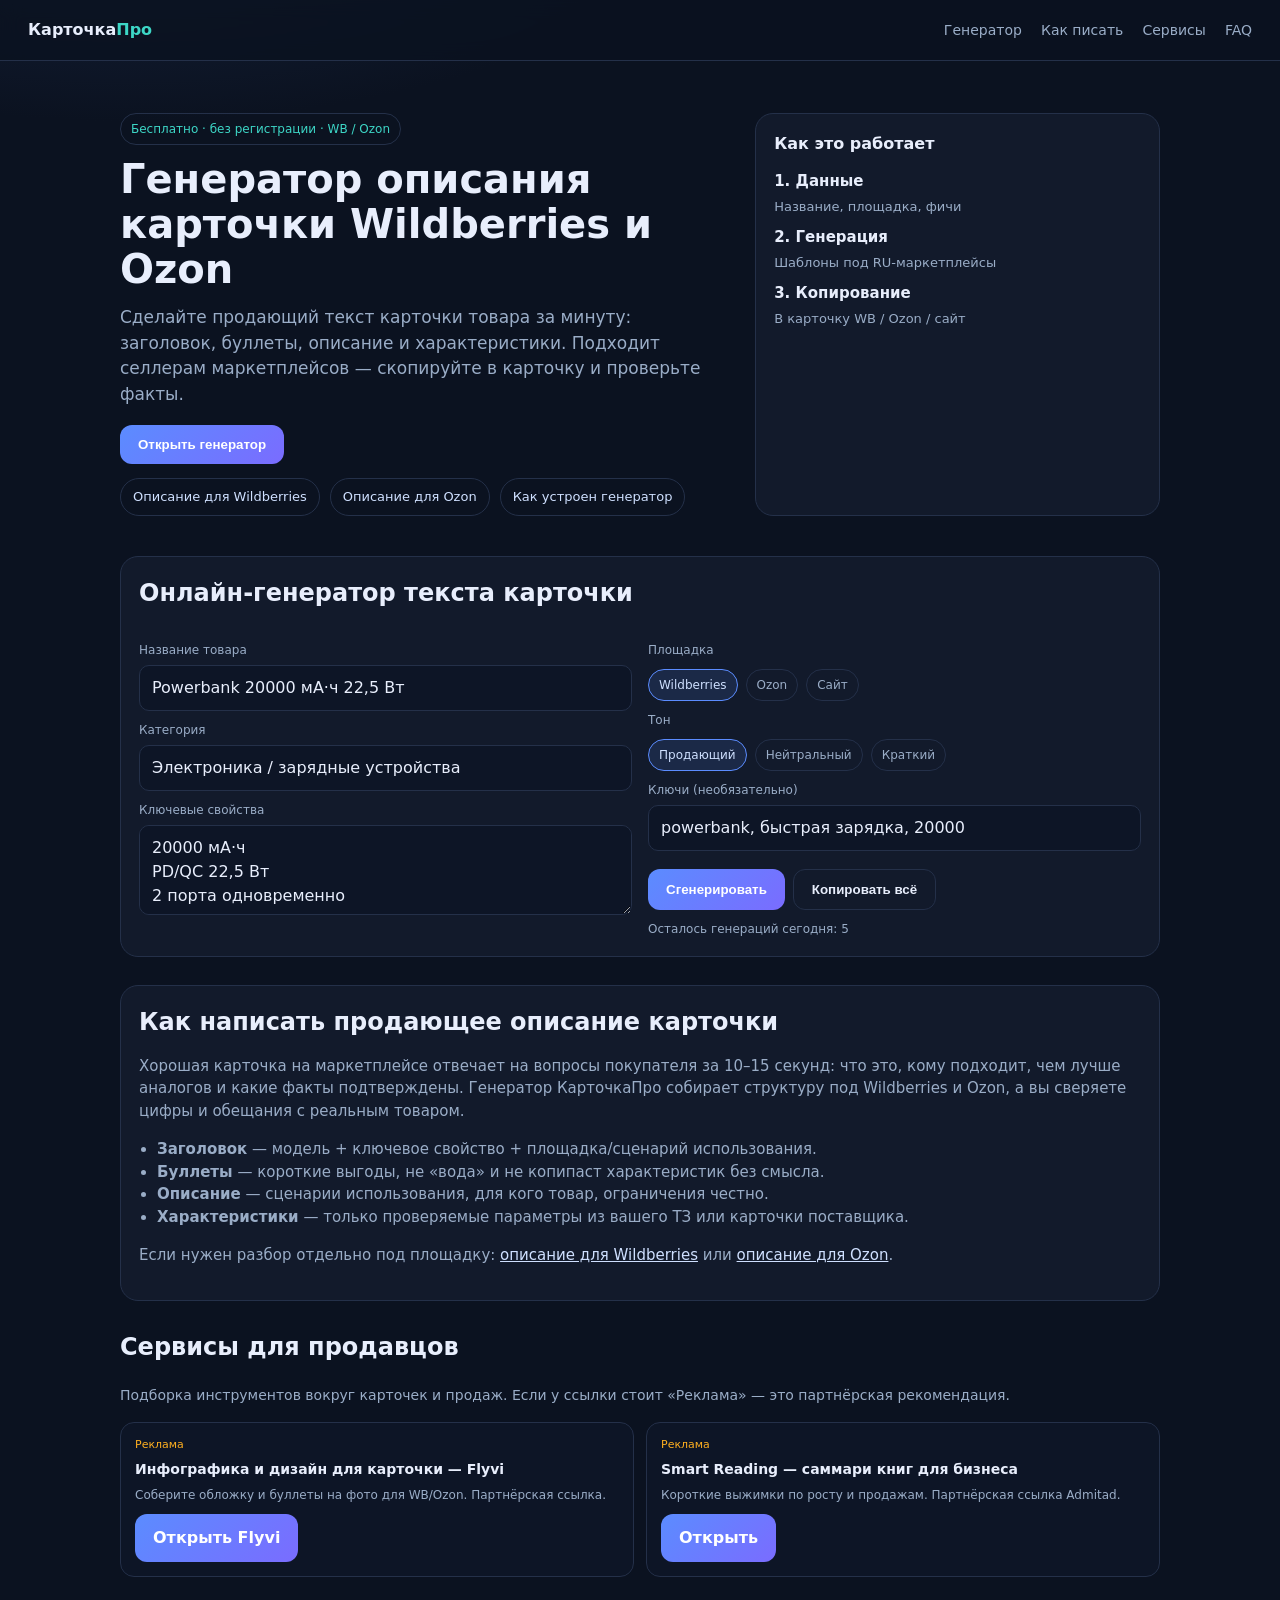
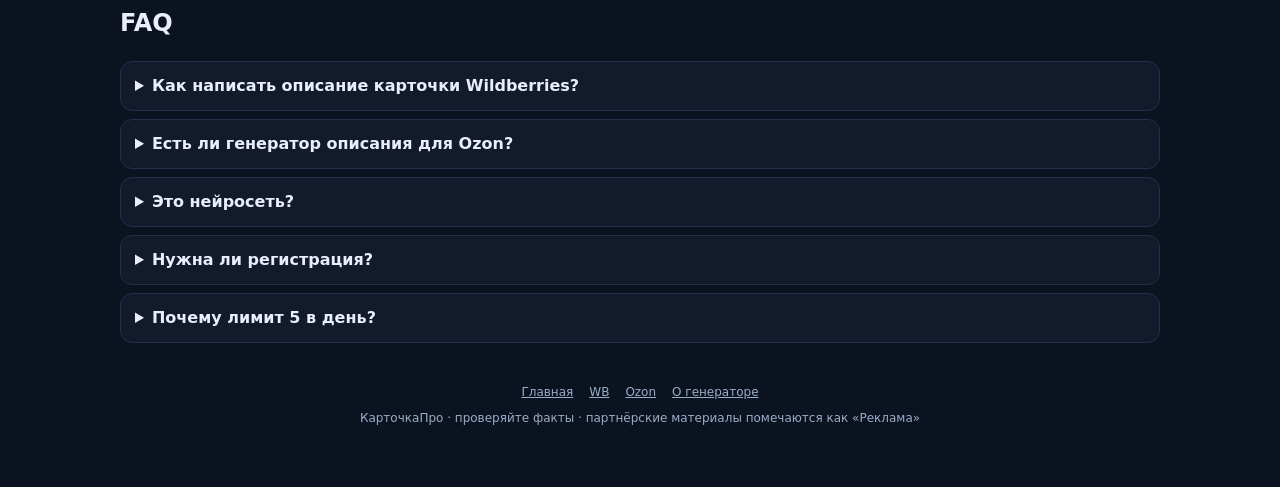
==== index.html @ e4bb6d04 "Add Yandex Webmaster verify 549216716cba6b79" ====
<!DOCTYPE html>
<html lang="ru">
<head>
<meta charset="UTF-8" />
<meta name="viewport" content="width=device-width, initial-scale=1" />
<title>Генератор описания карточки Wildberries и Ozon — КарточкаПро</title>
<style>
:root { --bg:#0b1220; --card:#121a2b; --line:#243049; --text:#e8eefc; --muted:#9aadC7; --accent:#5b8cff; --accent2:#3dd6c6; --warn:#ffb020; }
*{box-sizing:border-box} body{margin:0;font-family:Inter,system-ui,sans-serif;background:radial-gradient(1200px 600px at 10% -10%,#1a2a4a 0%,var(--bg) 55%);color:var(--text);line-height:1.5}
header{display:flex;justify-content:space-between;align-items:center;padding:18px 28px;border-bottom:1px solid var(--line);position:sticky;top:0;backdrop-filter:blur(10px);background:#0b1220cc;z-index:10}
.logo{font-weight:700;color:var(--text);text-decoration:none}.logo span{color:var(--accent2)}
nav a{color:var(--muted);text-decoration:none;margin-left:14px;font-size:14px}
a.btnlink{color:#fff;margin:0}
.wrap{max-width:1080px;margin:0 auto;padding:28px 20px 60px}
.hero{display:grid;grid-template-columns:1.2fr .8fr;gap:28px;margin:24px 0 40px}
.hero h1{font-size:40px;line-height:1.12;margin:0 0 14px}
.hero p{color:var(--muted);font-size:17px;margin:0 0 18px}
.pill{display:inline-block;padding:6px 10px;border:1px solid var(--line);border-radius:999px;color:var(--accent2);font-size:12px;margin-bottom:12px}
.btn{background:linear-gradient(135deg,var(--accent),#7a6cff);border:0;color:white;padding:12px 18px;border-radius:12px;font-weight:600;cursor:pointer;display:inline-block;text-decoration:none}
.btn.secondary{background:transparent;border:1px solid var(--line);color:var(--text)}
.btn:disabled{opacity:.45;cursor:not-allowed}
.card{background:var(--card);border:1px solid var(--line);border-radius:18px;padding:18px}
.steps{display:grid;grid-template-columns:1fr;gap:10px;margin:14px 0 0}
.grid{display:grid;grid-template-columns:1fr 1fr;gap:16px}
label{display:block;font-size:12px;color:var(--muted);margin:10px 0 6px}
input,textarea{width:100%;background:#0d1526;border:1px solid var(--line);border-radius:10px;color:var(--text);padding:10px 12px;font:inherit}
textarea{min-height:90px;resize:vertical}
.row{display:flex;gap:8px;flex-wrap:wrap;margin-top:10px}
.chip{padding:6px 10px;border-radius:999px;border:1px solid var(--line);font-size:12px;color:var(--muted);cursor:pointer}
.chip.on{border-color:var(--accent);color:#cfe0ff;background:#5b8cff22}
.out{margin-top:16px}.block{margin-top:12px;padding:12px;border-radius:12px;background:#0d1526;border:1px solid var(--line)}
.block h4{margin:0 0 8px;font-size:13px;color:var(--accent2);display:flex;justify-content:space-between;align-items:center}
.block pre{margin:0;white-space:pre-wrap;font-family:ui-monospace,Menlo,monospace;font-size:12.5px}
.copy{font-size:11px;border:1px solid var(--line);background:transparent;color:var(--muted);border-radius:8px;padding:4px 8px;cursor:pointer}
.limit{margin-top:10px;font-size:12px;color:var(--muted)}
.paywall{display:none;margin-top:14px;padding:14px;border-radius:14px;border:1px solid #5b4a1a;background:#2a220f}
.paywall.show{display:block}
.paywall h3{margin:0 0 8px;color:var(--warn);font-size:15px}
.paywall p{margin:0 0 12px;color:var(--muted);font-size:13px}
.offers{display:grid;grid-template-columns:repeat(auto-fit,minmax(220px,1fr));gap:12px;margin-top:16px}
.offer{padding:14px;border-radius:14px;border:1px solid var(--line);background:#0d1526}
.offer .tag{font-size:11px;color:var(--warn);margin-bottom:6px}
.offer h4{margin:0 0 6px;font-size:14px}
.offer p{margin:0 0 10px;color:var(--muted);font-size:12px}
.seo{margin-top:36px}.seo h2{margin:0 0 12px}.seo p,.seo li{color:var(--muted);font-size:15px}
.seo ul{padding-left:18px}.links{display:flex;flex-wrap:wrap;gap:10px;margin-top:14px}
.links a{border:1px solid var(--line);border-radius:999px;padding:8px 12px;color:#cfe0ff;text-decoration:none;font-size:13px}
.faq details{border:1px solid var(--line);border-radius:12px;padding:12px 14px;margin:8px 0;background:var(--card)}
.faq summary{cursor:pointer;font-weight:600}
footer{margin-top:40px;color:var(--muted);font-size:12px;text-align:center}
footer a{color:var(--muted);margin:0 8px}
@media (max-width:860px){.hero,.grid{grid-template-columns:1fr}.hero h1{font-size:30px}}

</style>
<meta name="mitgo-verification" content="d7c6c366-4d4b-415e-86a6-a20750268cbd" />
<meta name="description" content="Бесплатный генератор продающего описания карточки товара для Wildberries и Ozon: заголовок, буллеты, текст и характеристики за минуту. Без регистрации." />
<meta name="keywords" content="описание карточки wildberries, генератор описания ozon, продающий текст карточки, описание товара маркетплейс" />
<link rel="canonical" href="https://styler322.github.io/kartochka-pro/" />
<meta property="og:type" content="website" />
<meta property="og:locale" content="ru_RU" />
<meta property="og:title" content="КарточкаПро — генератор описаний для WB и Ozon" />
<meta property="og:description" content="Сделайте продающее описание карточки для Wildberries или Ozon за минуту. Бесплатно, без регистрации." />
<meta property="og:url" content="https://styler322.github.io/kartochka-pro/" />
<meta name="robots" content="index,follow" />
<script type="application/ld+json">
{
  "@context": "https://schema.org",
  "@type": "WebApplication",
  "name": "КарточкаПро",
  "url": "https://styler322.github.io/kartochka-pro/",
  "applicationCategory": "BusinessApplication",
  "operatingSystem": "Web",
  "offers": {"@type": "Offer", "price": "0", "priceCurrency": "RUB"},
  "description": "Бесплатный генератор продающих описаний карточек товаров для Wildberries и Ozon."
}
</script>
<script type="application/ld+json">
{
  "@context": "https://schema.org",
  "@type": "FAQPage",
  "mainEntity": [
    {"@type":"Question","name":"Как написать описание карточки Wildberries?","acceptedAnswer":{"@type":"Answer","text":"Укажите название, свойства и площадку WB в генераторе КарточкаПро — получите заголовок, буллеты, описание и характеристики. Проверьте факты перед публикацией."}},
    {"@type":"Question","name":"Есть ли генератор описания для Ozon?","acceptedAnswer":{"@type":"Answer","text":"Да. В КарточкаПро выберите площадку Ozon и тон текста — инструмент соберёт продающую структуру карточки бесплатно."}},
    {"@type":"Question","name":"Нужна ли регистрация?","acceptedAnswer":{"@type":"Answer","text":"Нет. Сервис работает в браузере, бесплатно, с мягким лимитом генераций в сутки."}}
  ]
}
</script>
</head>
<body>
<header>
  <a class="logo" href="./">Карточка<span>Про</span></a>
  <nav>
    <a href="#tool">Генератор</a>
    <a href="#guide">Как писать</a>
    <a href="#partners">Сервисы</a>
    <a href="#faq">FAQ</a>
  </nav>
</header>
<main class="wrap">
  <section class="hero">
    <div>
      <div class="pill">Бесплатно · без регистрации · WB / Ozon</div>
      <h1>Генератор описания карточки Wildberries и Ozon</h1>
      <p>Сделайте продающий текст карточки товара за минуту: заголовок, буллеты, описание и характеристики. Подходит селлерам маркетплейсов — скопируйте в карточку и проверьте факты.</p>
      <button class="btn" onclick="document.getElementById('tool').scrollIntoView({behavior:'smooth'})">Открыть генератор</button>
      <div class="links">
        <a href="opisanie-wildberries/">Описание для Wildberries</a>
        <a href="opisanie-ozon/">Описание для Ozon</a>
        <a href="generator-kartochek/">Как устроен генератор</a>
      </div>
    </div>
    <div class="card">
      <strong>Как это работает</strong>
      <div class="steps">
        <div><h3 style="margin:0 0 4px;font-size:15px">1. Данные</h3><p style="margin:0;color:var(--muted);font-size:13px">Название, площадка, фичи</p></div>
        <div><h3 style="margin:0 0 4px;font-size:15px">2. Генерация</h3><p style="margin:0;color:var(--muted);font-size:13px">Шаблоны под RU-маркетплейсы</p></div>
        <div><h3 style="margin:0 0 4px;font-size:15px">3. Копирование</h3><p style="margin:0;color:var(--muted);font-size:13px">В карточку WB / Ozon / сайт</p></div>
      </div>
    </div>
  </section>

  <section id="tool" class="card">
    <h2 style="margin-top:0">Онлайн-генератор текста карточки</h2>
    <div class="grid">
      <div>
        <label>Название товара</label>
        <input id="name" value="Powerbank 20000 мА·ч 22,5 Вт" />
        <label>Категория</label>
        <input id="cat" value="Электроника / зарядные устройства" />
        <label>Ключевые свойства</label>
        <textarea id="feats">20000 мА·ч
PD/QC 22,5 Вт
2 порта одновременно
защита от перегрева
компактный корпус</textarea>
      </div>
      <div>
        <label>Площадка</label>
        <div class="row" id="mp">
          <span class="chip on" data-v="wb">Wildberries</span>
          <span class="chip" data-v="ozon">Ozon</span>
          <span class="chip" data-v="site">Сайт</span>
        </div>
        <label>Тон</label>
        <div class="row" id="tone">
          <span class="chip on" data-v="sell">Продающий</span>
          <span class="chip" data-v="neutral">Нейтральный</span>
          <span class="chip" data-v="short">Краткий</span>
        </div>
        <label>Ключи (необязательно)</label>
        <input id="keys" value="powerbank, быстрая зарядка, 20000" />
        <div class="row" style="margin-top:18px">
          <button class="btn" id="go">Сгенерировать</button>
          <button class="btn secondary" id="all">Копировать всё</button>
        </div>
        <div class="limit" id="limit">Осталось генераций сегодня: 5</div>
        <div class="paywall" id="paywall" hidden style="display:none">
          <h3>Лимит на сегодня исчерпан</h3>
          <p>Бесплатно — 5 генераций в сутки. Завтра снова откроется. Пока можно посмотреть сервисы для продавцов ниже — часть ссылок партнёрские.</p>
          <button class="btn secondary" onclick="document.getElementById('partners').scrollIntoView({behavior:'smooth'})">К сервисам</button>
        </div>
      </div>
    </div>
    <div class="out" id="out" hidden>
      <div class="block"><h4>Заголовок <button class="copy" data-k="title">Копировать</button></h4><pre id="title"></pre></div>
      <div class="block"><h4>Буллеты <button class="copy" data-k="bullets">Копировать</button></h4><pre id="bullets"></pre></div>
      <div class="block"><h4>Описание <button class="copy" data-k="desc">Копировать</button></h4><pre id="desc"></pre></div>
      <div class="block"><h4>Характеристики <button class="copy" data-k="chars">Копировать</button></h4><pre id="chars"></pre></div>
    </div>
  </section>

  <section id="guide" class="seo card" style="margin-top:28px">
    <h2>Как написать продающее описание карточки</h2>
    <p>Хорошая карточка на маркетплейсе отвечает на вопросы покупателя за 10–15 секунд: что это, кому подходит, чем лучше аналогов и какие факты подтверждены. Генератор КарточкаПро собирает структуру под Wildberries и Ozon, а вы сверяете цифры и обещания с реальным товаром.</p>
    <ul>
      <li><strong>Заголовок</strong> — модель + ключевое свойство + площадка/сценарий использования.</li>
      <li><strong>Буллеты</strong> — короткие выгоды, не «вода» и не копипаст характеристик без смысла.</li>
      <li><strong>Описание</strong> — сценарии использования, для кого товар, ограничения честно.</li>
      <li><strong>Характеристики</strong> — только проверяемые параметры из вашего ТЗ или карточки поставщика.</li>
    </ul>
    <p>Если нужен разбор отдельно под площадку: <a href="opisanie-wildberries/" style="color:#cfe0ff">описание для Wildberries</a> или <a href="opisanie-ozon/" style="color:#cfe0ff">описание для Ozon</a>.</p>
  </section>

  <section id="partners" style="margin-top:28px">
    <h2>Сервисы для продавцов</h2>
    <p style="color:var(--muted);font-size:14px;margin-top:0">Подборка инструментов вокруг карточек и продаж. Если у ссылки стоит «Реклама» — это партнёрская рекомендация.</p>
    <div class="offers" id="offers"></div>
  </section>

  <section id="faq" class="faq" style="margin-top:28px">
    <h2>FAQ</h2>
    <details><summary>Как написать описание карточки Wildberries?</summary><p style="color:var(--muted)">Выберите WB в генераторе, укажите свойства и ключи — скопируйте блоки в карточку и проверьте факты.</p></details>
    <details><summary>Есть ли генератор описания для Ozon?</summary><p style="color:var(--muted)">Да. Переключите площадку на Ozon и сгенерируйте текст под тон «продающий» или «краткий».</p></details>
    <details><summary>Это нейросеть?</summary><p style="color:var(--muted)">В v1 — шаблоны и правила под маркетплейсы. Проверяйте факты по своему товару.</p></details>
    <details><summary>Нужна ли регистрация?</summary><p style="color:var(--muted)">Нет. Работает в браузере, бесплатно, с лимитом генераций в сутки.</p></details>
    <details><summary>Почему лимит 5 в день?</summary><p style="color:var(--muted)">Мягкий лимит: сервис бесплатный, монетизация — через полезные партнёрские сервисы для продавцов.</p></details>
  </section>
  <footer>
    <div><a href="./">Главная</a><a href="opisanie-wildberries/">WB</a><a href="opisanie-ozon/">Ozon</a><a href="generator-kartochek/">О генераторе</a></div>
    <div style="margin-top:8px">КарточкаПро · проверяйте факты · партнёрские материалы помечаются как «Реклама»</div>
  </footer>
</main>
<script>
/* ==== МОНЕТИЗАЦИЯ: вставь свои Admitad / ТакПродам deeplink в url ==== */
const AFFILIATES = [
  {
    title: 'Инфографика и дизайн для карточки — Flyvi',
    text: 'Соберите обложку и буллеты на фото для WB/Ozon. Партнёрская ссылка.',
    url: 'https://dbnua.com/g/26qda5r090dc0e089a05e30d73a391/?erid=2bL9aMPo2e49hMef4rqxsJbaUL',
    cta: 'Открыть Flyvi'
  },
  {
    title: 'Аналитика ниши — MPSTATS',
    text: 'Спрос, конкуренты и ниши для селлеров. Оффер на модерации Admitad — ссылка появится после одобрения.',
    url: '',
    cta: 'Скоро'
  },
  {
    title: 'Smart Reading — саммари книг для бизнеса',
    text: 'Короткие выжимки по росту и продажам. Партнёрская ссылка Admitad.',
    url: 'https://uuwgc.com/g/92axq5x01kdc0e089a05f329aedb16/?erid=2bL9aMPo2e49hMef4pfzDAauG7',
    cta: 'Открыть'
  }
];

const DAILY_LIMIT = 5;
const KEY = 'kp_usage_v1';
function today(){ return new Date().toISOString().slice(0,10); }
function loadUsage(){
  try {
    const raw = JSON.parse(localStorage.getItem(KEY) || '{}');
    if (raw.day !== today()) return { day: today(), used: 0 };
    return raw;
  } catch { return { day: today(), used: 0 }; }
}
function saveUsage(u){ localStorage.setItem(KEY, JSON.stringify(u)); }

let mp='wb', tone='sell';
let usage = loadUsage();
function left(){ return Math.max(0, DAILY_LIMIT - usage.used); }
function refreshLimitUI(){
  const L = left();
  document.getElementById('limit').textContent = L > 0
    ? `Осталось генераций сегодня: ${L}`
    : 'Лимит на сегодня исчерпан';
  const pw = document.getElementById('paywall');
  const show = L <= 0;
  pw.classList.toggle('show', show);
  pw.hidden = !show;
  pw.style.display = show ? 'block' : 'none';
  document.getElementById('go').disabled = show;
}

const sel=(id, set)=>{document.querySelectorAll('#'+id+' .chip').forEach(c=>c.onclick=()=>{document.querySelectorAll('#'+id+' .chip').forEach(x=>x.classList.remove('on'));c.classList.add('on');set(c.dataset.v)})};
sel('mp',v=>mp=v); sel('tone',v=>tone=v);

function renderOffers(){
  const root = document.getElementById('offers');
  const items = AFFILIATES.filter(a => a.url && a.url.trim());
  if (!items.length){
    root.innerHTML = `<div class="offer"><div class="tag">Скоро</div><h4>Партнёрские сервисы</h4><p>Блок готов. Как появятся партнёрские ссылки владельца — здесь откроются рекомендации для продавцов.</p></div>`;
    return;
  }
  root.innerHTML = items.map(a => `
    <div class="offer">
      <div class="tag">Реклама</div>
      <h4>${a.title}</h4>
      <p>${a.text}</p>
      <a class="btn btnlink" href="${a.url}" target="_blank" rel="noopener sponsored nofollow">${a.cta}</a>
    </div>`).join('');
}

function gen(){
  if (left() <= 0){ refreshLimitUI(); return; }
  const name=document.getElementById('name').value.trim();
  const feats=document.getElementById('feats').value.trim().split(/\n+/).filter(Boolean);
  const keys=document.getElementById('keys').value.trim();
  const where=mp==='wb'?'Wildberries':mp==='ozon'?'Ozon':'сайт';
  const title = tone==='short' ? name : (tone==='sell' ? `${name} — быстрый выбор для ${where}` : name);
  const bullets = feats.map(f=>'• '+f).join('\n');
  const desc = tone==='short'
    ? `${name}. ${feats.slice(0,3).join(', ')}.`
    : `${name} для ежедневного использования и поездок. ${feats.join('. ')}. Подходит для размещения на ${where}. Перед публикацией сверьте характеристики с товаром.${keys? ' Ключи: '+keys+'.':''}`;
  const chars = feats.map((f,i)=>`${i+1}. ${f}`).join('\n');
  document.getElementById('title').textContent=title;
  document.getElementById('bullets').textContent=bullets;
  document.getElementById('desc').textContent=desc;
  document.getElementById('chars').textContent=chars;
  document.getElementById('out').hidden=false;
  usage.used += 1; usage.day = today(); saveUsage(usage); refreshLimitUI();
  window.__last={title,bullets,desc,chars};
}
document.getElementById('go').onclick=gen;
document.getElementById('all').onclick=()=>{const o=window.__last; if(!o)return; navigator.clipboard.writeText([o.title,o.bullets,o.desc,o.chars].join('\n\n'))};
document.querySelectorAll('.copy').forEach(b=>b.onclick=()=>{const t=document.getElementById(b.dataset.k).textContent; navigator.clipboard.writeText(t)});
renderOffers();
refreshLimitUI();
</script>
</body>
</html>
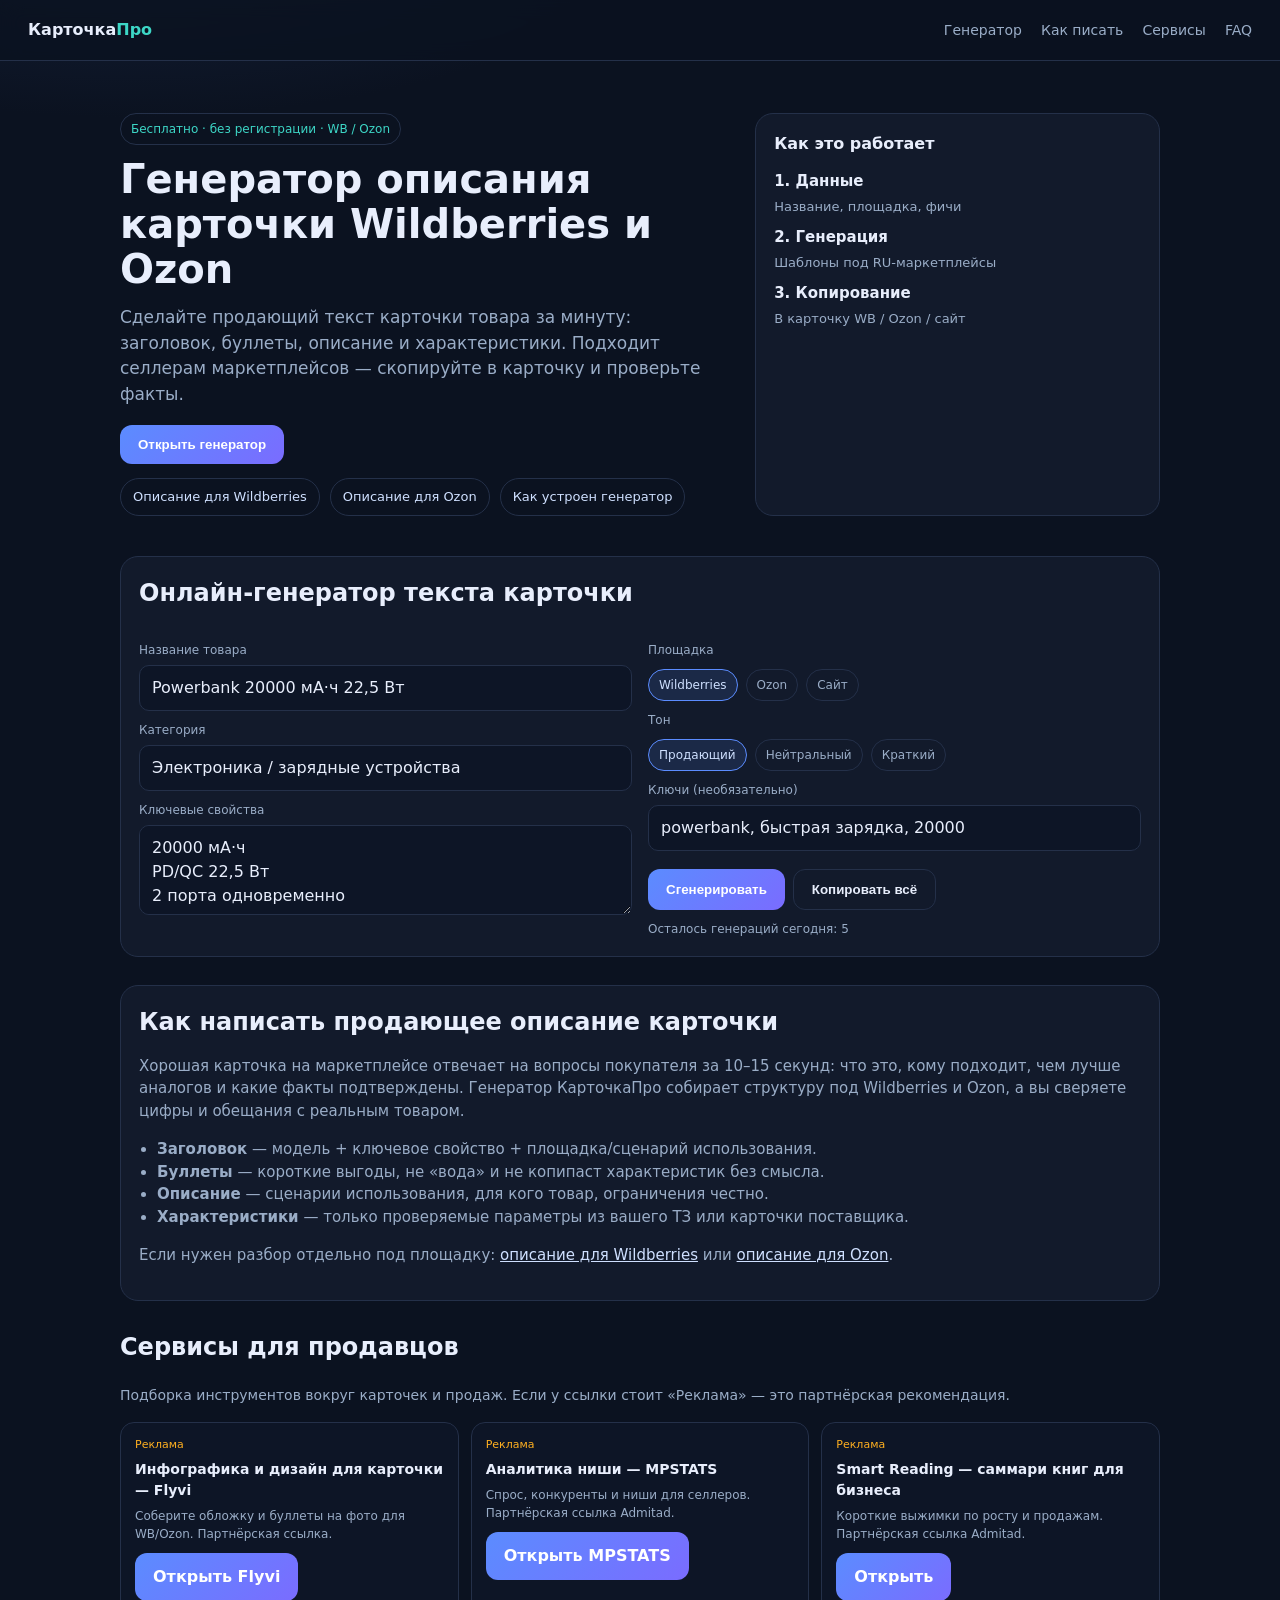
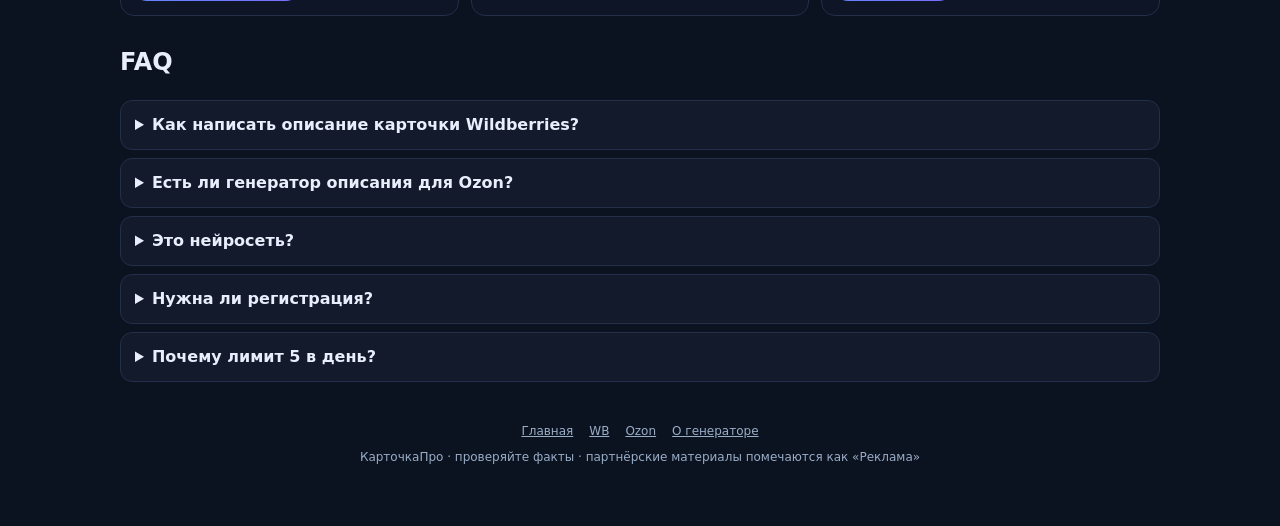
==== commit 61d5fe84: "Admitad: добавить deeplink MPSTATS в блок сервисов" ====
--- a/index.html
+++ b/index.html
@@ -85,6 +85,19 @@
   ]
 }
 </script>
+<!-- Yandex.Metrika counter -->
+<script type="text/javascript">
+    (function(m,e,t,r,i,k,a){
+        m[i]=m[i]||function(){(m[i].a=m[i].a||[]).push(arguments)};
+        m[i].l=1*new Date();
+        for (var j = 0; j < document.scripts.length; j++) {if (document.scripts[j].src === r) { return; }}
+        k=e.createElement(t),a=e.getElementsByTagName(t)[0],k.async=1,k.src=r,a.parentNode.insertBefore(k,a)
+    })(window, document,'script','https://mc.yandex.ru/metrika/tag.js?id=112858835', 'ym');
+
+    ym(112858835, 'init', {ssr:true, webvisor:true, clickmap:true, ecommerce:"dataLayer", referrer: document.referrer, url: location.href, accurateTrackBounce:true, trackLinks:true});
+</script>
+<noscript><div><img src="https://mc.yandex.ru/watch/112858835" style="position:absolute; left:-9999px;" alt="" /></div></noscript>
+<!-- /Yandex.Metrika counter -->
 </head>
 <body>
 <header>
@@ -211,9 +224,9 @@
   },
   {
     title: 'Аналитика ниши — MPSTATS',
-    text: 'Спрос, конкуренты и ниши для селлеров. Оффер на модерации Admitad — ссылка появится после одобрения.',
-    url: '',
-    cta: 'Скоро'
+    text: 'Спрос, конкуренты и ниши для селлеров. Партнёрская ссылка Admitad.',
+    url: 'https://xnmik.com/g/lp77yfg7ttdc0e089a05937bb16d27/?erid=2bL9aMPo2e49hMef4phz5U33Yc',
+    cta: 'Открыть MPSTATS'
   },
   {
     title: 'Smart Reading — саммари книг для бизнеса',
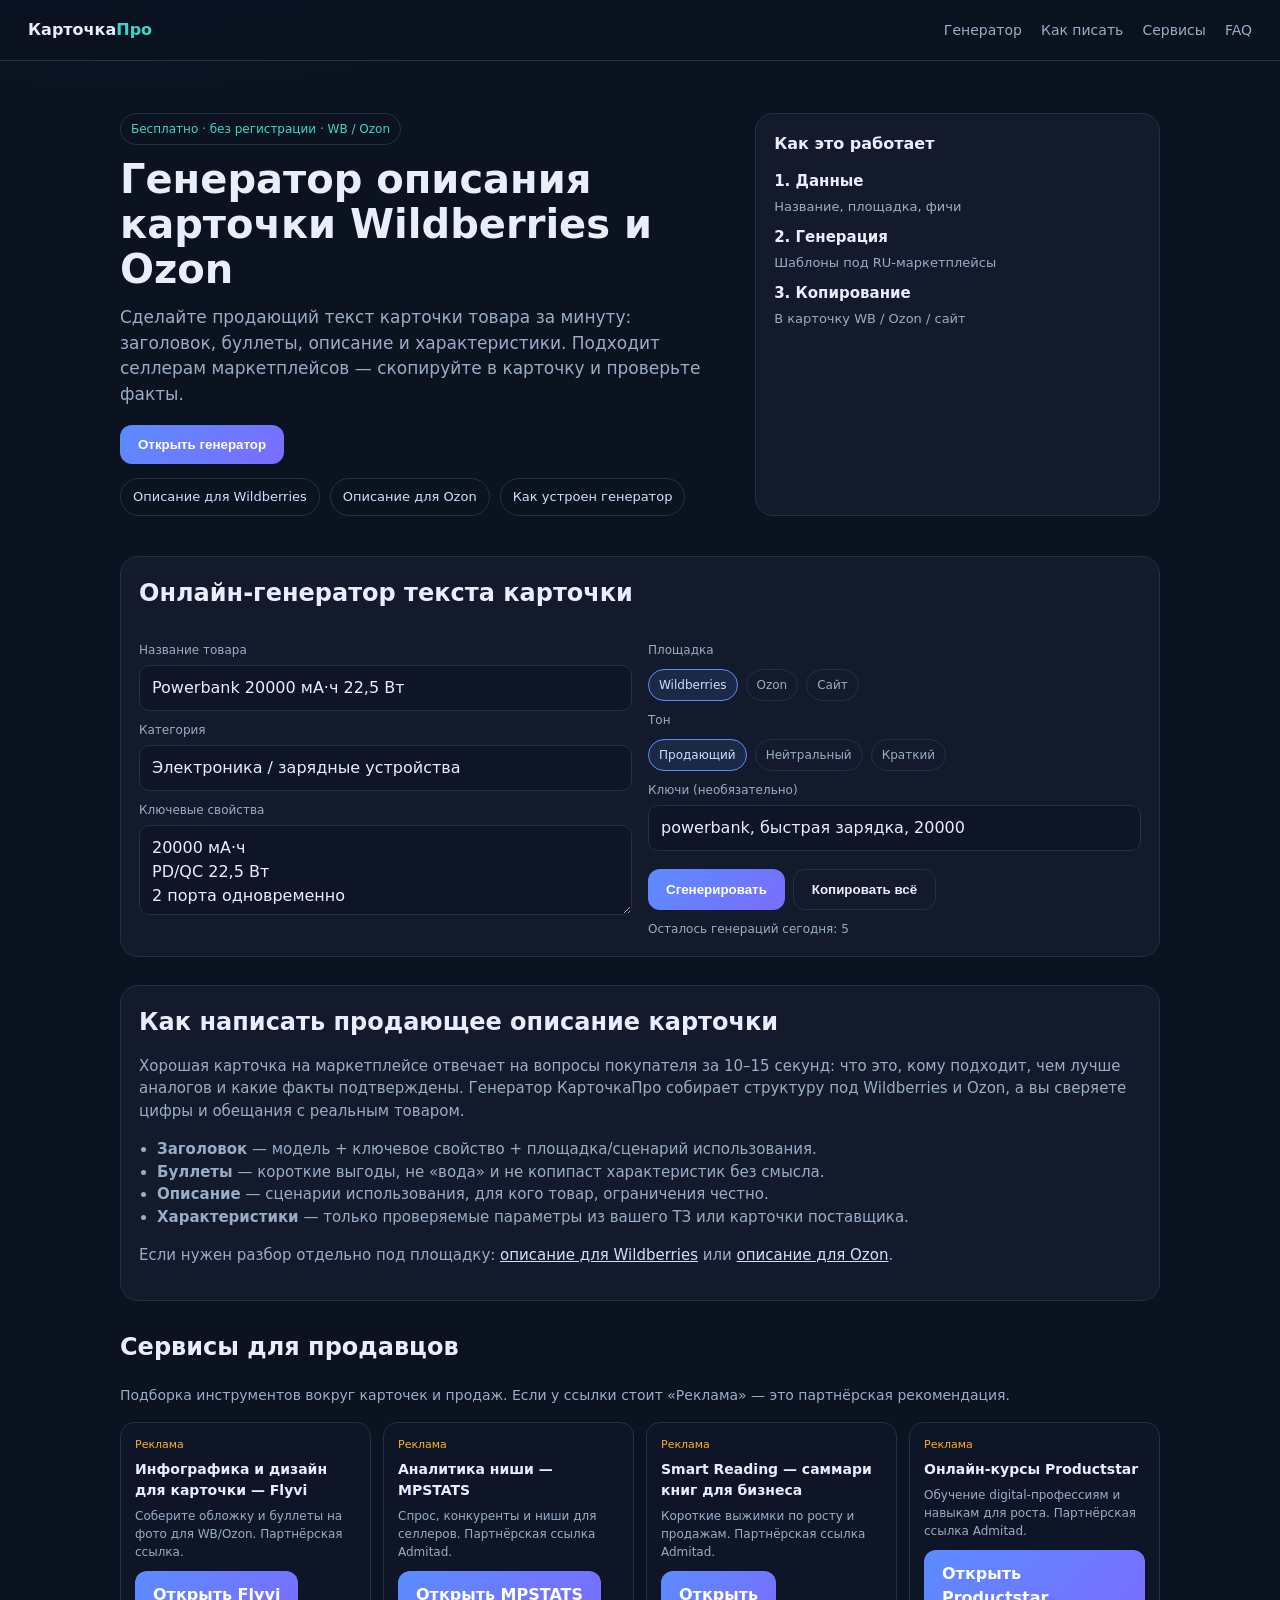
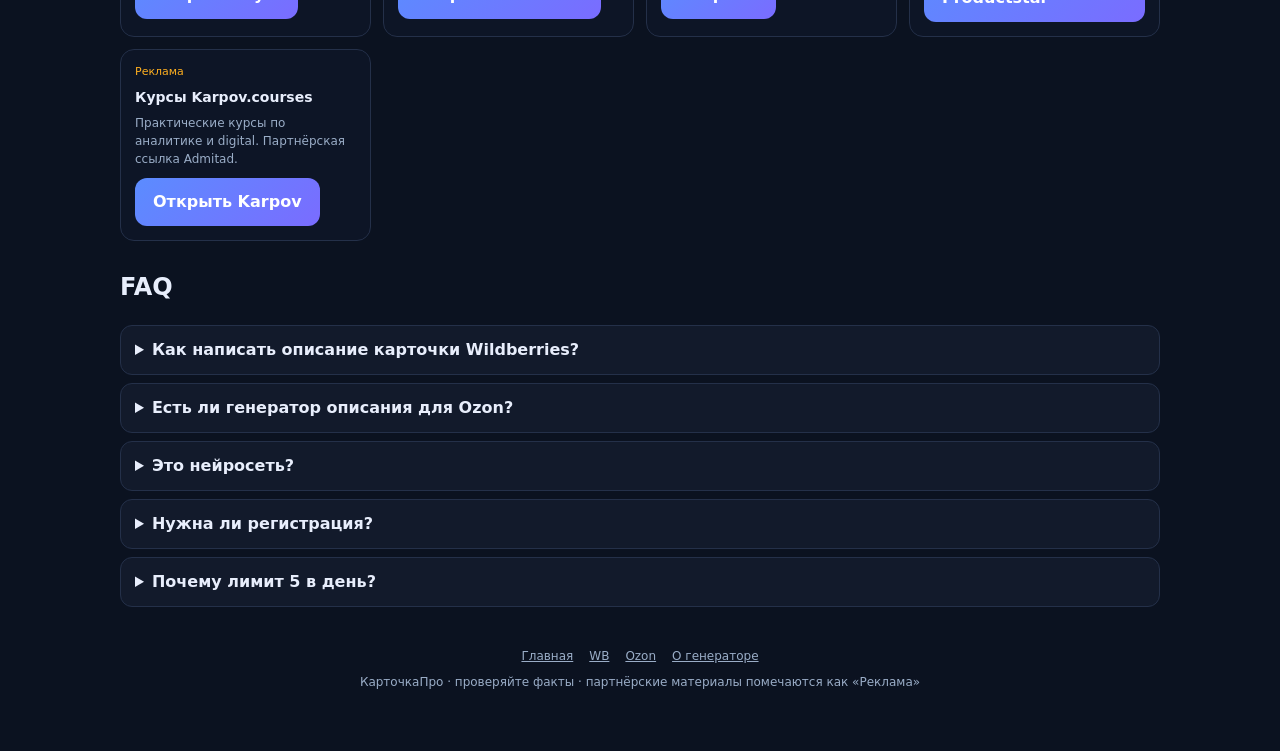
==== commit df56e1b5: "Admitad: add Productstar and Karpov.courses affiliate links" ====
--- a/index.html
+++ b/index.html
@@ -233,6 +233,18 @@
     text: 'Короткие выжимки по росту и продажам. Партнёрская ссылка Admitad.',
     url: 'https://uuwgc.com/g/92axq5x01kdc0e089a05f329aedb16/?erid=2bL9aMPo2e49hMef4pfzDAauG7',
     cta: 'Открыть'
+  },
+  {
+    title: 'Онлайн-курсы Productstar',
+    text: 'Обучение digital-профессиям и навыкам для роста. Партнёрская ссылка Admitad.',
+    url: 'https://naiawork.com/g/t9pnpumx6qdc0e089a055e445e6c7b/?erid=MvGzQC98w3Z1gMq1pRgm23vZ',
+    cta: 'Открыть Productstar'
+  },
+  {
+    title: 'Курсы Karpov.courses',
+    text: 'Практические курсы по аналитике и digital. Партнёрская ссылка Admitad.',
+    url: 'https://bywiola.com/g/f8t0ue6xesdc0e089a053b8a152381/?erid=2bL9aMPo2e49hMef4pgVKJL7of',
+    cta: 'Открыть Karpov'
   }
 ];
 
